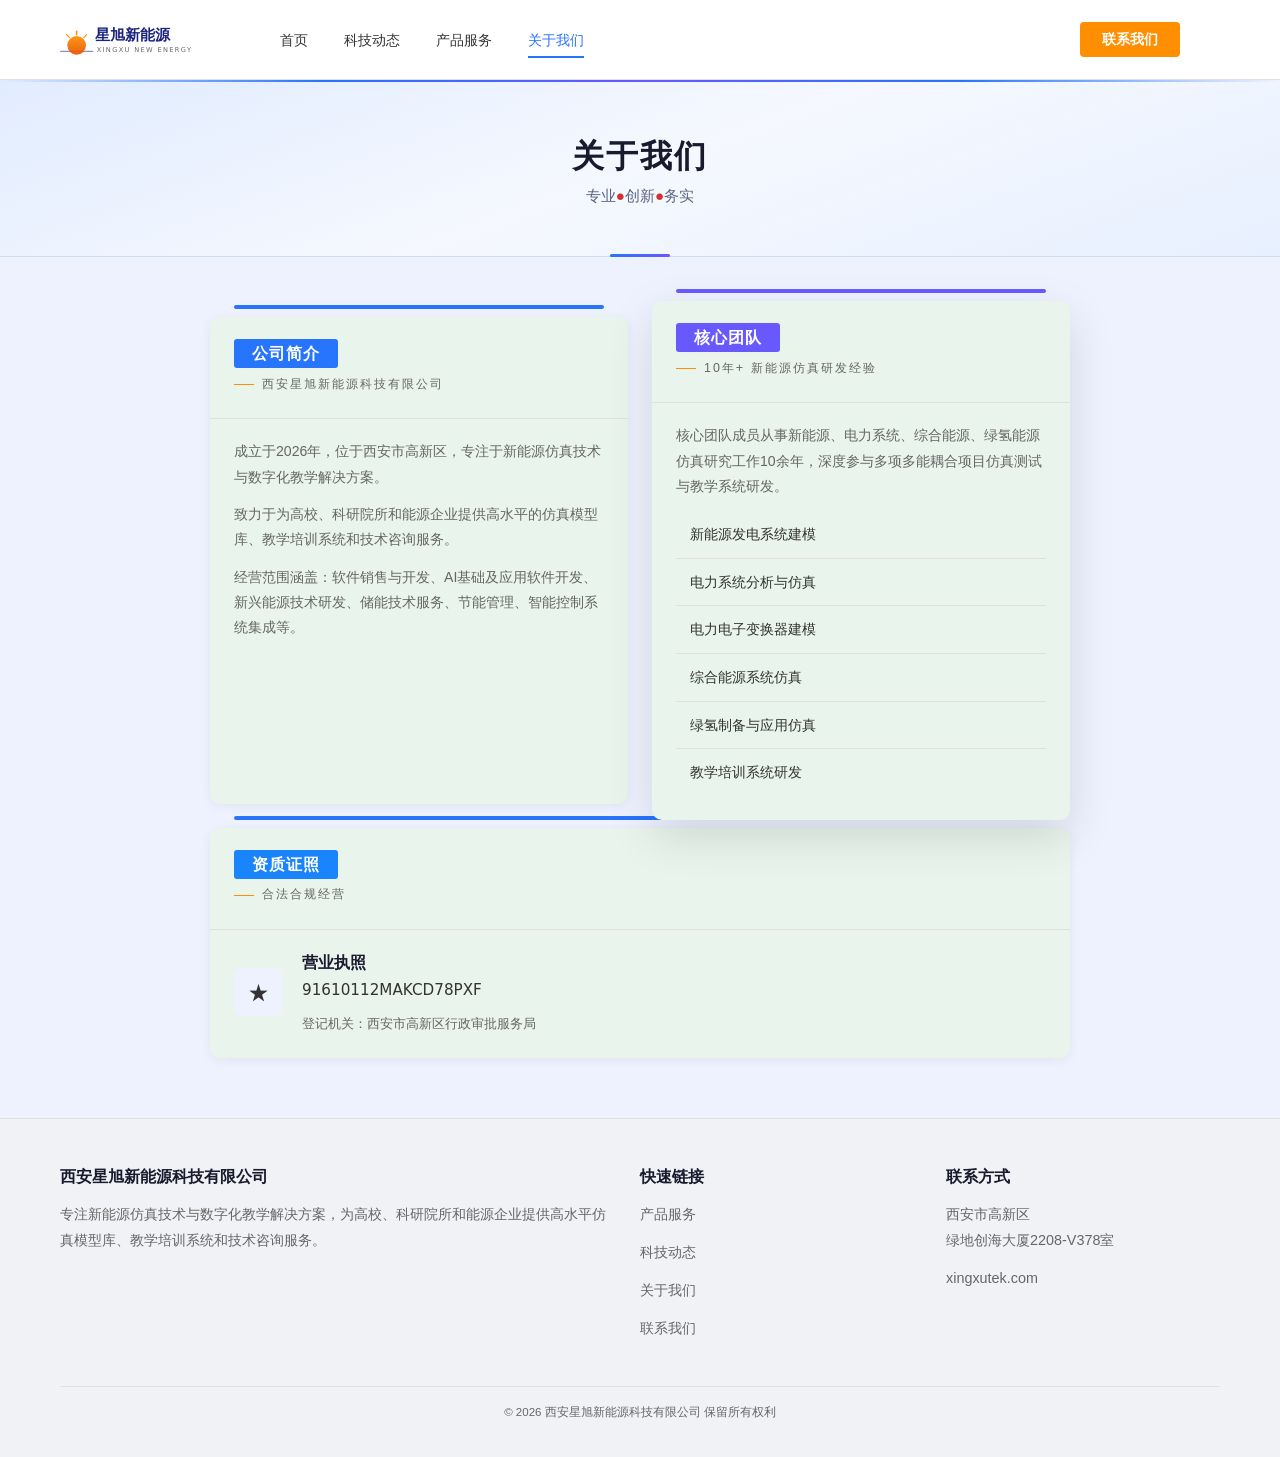
==== about.html @ 0b35474c "feat: 残留未央区替换为高新区" ====
<!DOCTYPE html>
<html lang="zh-CN">
<head>
  <meta charset="UTF-8">
  <meta name="viewport" content="width=device-width, initial-scale=1.0">
  <meta name="description" content="了解星旭新能源 — 公司简介、团队背景与资质证照">
  <title>关于我们 — 星旭新能源</title>
  <link rel="icon" href="favicon.svg" type="image/svg+xml">
  <link rel="stylesheet" href="css/style.css?v=20260528d">
<script>var _hmt=_hmt||[];(function(){var hm=document.createElement("script");hm.src="https://hm.baidu.com/hm.js?4e7e7a96ab11a7a02c850b5ba16cb30c";var s=document.getElementsByTagName("script")[0];s.parentNode.insertBefore(hm,s);})();</script>
</head>
<body>

<nav class="navbar">
  <div class="nav-inner">
    <a href="index.html" class="nav-logo">
      <img src="images/logo.svg" alt="星旭新能源">
    </a>
    <ul class="nav-links" id="navLinks">
      <li><a href="index.html">首页</a></li>
      <li><a href="news.html">科技动态</a></li>
      <li><a href="products.html">产品服务</a></li>
      <li><a href="about.html" class="active">关于我们</a></li>
    </ul>
    <div class="nav-contact">
      <a href="contact.html" class="btn btn-primary">联系我们</a>
    </div>
    <button class="nav-toggle" id="navToggle" aria-label="菜单">&#9776;</button>
  </div>
</nav>

<section class="hero-sub">
  <div class="container">
    <h1>关于我们</h1>
    <p>专业<span style="color:#D32F2F;">●</span>创新<span style="color:#D32F2F;">●</span>务实</p>
  </div>
</section>

<section class="section reveal" style="background: #eef2ff;">
  <div class="container" style="max-width: 900px;">
    <div class="news-grid" style="grid-template-columns: 1fr 1fr;">

      <!-- 公司简介 -->
      <div class="news-col">
        <div class="news-col-header">
          <span class="news-tag t1">公司简介</span>
          <p class="news-subtitle">西安星旭新能源科技有限公司</p>
        </div>
        <div class="product-card-body">
          <p style="font-size: 0.88rem; line-height: 1.8;">成立于2026年，位于西安市高新区，专注于新能源仿真技术与数字化教学解决方案。</p>
          <p style="font-size: 0.88rem; line-height: 1.8;">致力于为高校、科研院所和能源企业提供高水平的仿真模型库、教学培训系统和技术咨询服务。</p>
          <p style="font-size: 0.88rem; line-height: 1.8;">经营范围涵盖：软件销售与开发、AI基础及应用软件开发、新兴能源技术研发、储能技术服务、节能管理、智能控制系统集成等。</p>
        </div>
      </div>

      <!-- 核心团队 -->
      <div class="news-col">
        <div class="news-col-header">
          <span class="news-tag t2">核心团队</span>
          <p class="news-subtitle">10年+ 新能源仿真研发经验</p>
        </div>
        <div class="product-card-body">
          <p style="font-size: 0.88rem; line-height: 1.8;">核心团队成员从事新能源、电力系统、综合能源、绿氢能源仿真研究工作10余年，深度参与多项多能耦合项目仿真测试与教学系统研发。</p>
          <div class="product-list" style="margin-top: 12px;">
            <div class="product-item">新能源发电系统建模</div>
            <div class="product-item">电力系统分析与仿真</div>
            <div class="product-item">电力电子变换器建模</div>
            <div class="product-item">综合能源系统仿真</div>
            <div class="product-item">绿氢制备与应用仿真</div>
            <div class="product-item">教学培训系统研发</div>
          </div>
        </div>
      </div>

    </div>

    <!-- 资质证照 -->
    <div style="margin-top: 24px;">
      <div class="news-col">
        <div class="news-col-header">
          <span class="news-tag t3">资质证照</span>
          <p class="news-subtitle">合法合规经营</p>
        </div>
        <div class="product-card-body">
          <div style="display: grid; grid-template-columns: auto 1fr; gap: 20px; align-items: center;">
            <div style="width: 48px; height: 48px; background: #eef2ff; border-radius: 8px; display: flex; align-items: center; justify-content: center; font-size: 1.3rem;">&#9733;</div>
            <div>
              <p style="font-weight: 700; color: #1a1a2e; margin-bottom: 2px;">营业执照</p>
              <p style="font-family: var(--font-en); font-size: 0.95rem; color: var(--color-text);">91610112MAKCD78PXF</p>
              <p style="font-size: 0.8rem; color: var(--color-text-light); margin: 0;">登记机关：西安市高新区行政审批服务局</p>
            </div>
          </div>
        </div>
      </div>
    </div>
  </div>
</section>

<footer class="footer-new">
  <div class="container">
    <div class="footer-grid">
      <div>
        <h4>西安星旭新能源科技有限公司</h4>
        <p>专注新能源仿真技术与数字化教学解决方案，为高校、科研院所和能源企业提供高水平仿真模型库、教学培训系统和技术咨询服务。</p>
      </div>
      <div>
        <h4>快速链接</h4>
        <p><a href="products.html">产品服务</a></p>
        <p><a href="news.html">科技动态</a></p>
        <p><a href="about.html">关于我们</a></p>
        <p><a href="contact.html">联系我们</a></p>
      </div>
      <div>
        <h4>联系方式</h4>
        <p>西安市高新区<br>绿地创海大厦2208-V378室</p>
        <p style="margin-top:8px;">xingxutek.com</p>
      </div>
    </div>
    <div class="footer-bottom">
      <p>&copy; 2026 西安星旭新能源科技有限公司 保留所有权利</p>
    </div>
  </div>
</footer>

<script src="js/main.js"></script>
</body>
</html>
---- css/style.css ----
/* === CSS 变量 === */
:root {
  --color-primary: #1A237E;
  --color-primary-light: #283593;
  --color-accent: #FF8F00;
  --color-accent-light: #FFB300;
  --color-bg: #F5F7FA;
  --color-white: #FFFFFF;
  --color-text: #333333;
  --color-text-light: #666666;
  --color-border: #E0E0E0;
  --font-zh: "Microsoft YaHei", "PingFang SC", "Hiragino Sans GB", sans-serif;
  --font-en: "Segoe UI", system-ui, -apple-system, sans-serif;
  --max-width: 1200px;
  --nav-height: 80px;
  --shadow-sm: 0 2px 12px rgba(0,0,0,0.06);
  --shadow-md: 0 8px 28px rgba(0,0,0,0.1);
  --shadow-lg: 0 16px 48px rgba(0,0,0,0.12);
  --radius-sm: 6px;
  --radius-md: 10px;
  --radius-lg: 16px;
  --glass-bg: rgba(0,0,0,0.35);
  --glass-border: rgba(255,255,255,0.12);
  --glass-blur: 20px;
  --transition-fast: 0.2s ease;
  --transition-smooth: 0.3s cubic-bezier(0.4, 0, 0.2, 1);
}

/* === 全局重置 === */
*, *::before, *::after {
  box-sizing: border-box;
  margin: 0;
  padding: 0;
}

html { scroll-behavior: smooth; }

body {
  font-family: var(--font-zh);
  color: var(--color-text);
  background: #f5f8fe;
  line-height: 1.6;
  -webkit-font-smoothing: antialiased;
}

a { color: #2774fd; text-decoration: none; }
a:hover { color: #6859fe; }

img { max-width: 100%; height: auto; display: block; }

/* === 滚动揭示动画 === */
.reveal {
  opacity: 0;
  transform: translateY(30px);
  transition: opacity 0.6s ease, transform 0.6s ease;
}
.reveal.visible {
  opacity: 1;
  transform: translateY(0);
}

/* === 玻璃拟态卡片 === */
.glass-card {
  background: var(--glass-bg);
  backdrop-filter: blur(var(--glass-blur));
  -webkit-backdrop-filter: blur(var(--glass-blur));
  border: 1px solid var(--glass-border);
  border-radius: var(--radius-lg);
}

/* === 导航透明模式 === */
.navbar.transparent {
  background: linear-gradient(to bottom, rgba(0,0,0,0.5), transparent);
  border-bottom-color: transparent;
}
.navbar.transparent .nav-links a { color: #fff; }
.navbar.transparent .nav-links a:hover,
.navbar.transparent .nav-links a.active { color: #fff; border-bottom-color: var(--color-accent); }
.navbar.transparent .nav-logo span { color: #fff; }
.navbar.transparent .nav-toggle { color: #fff; }
.navbar.solid {
  background: #fff;
  border-bottom-color: var(--color-border);
  box-shadow: var(--shadow-sm);
}

/* === 数字增长 === */
.stat-number { font-size: 2.2rem; font-weight: 800; color: var(--color-accent); }

/* === 场景卡片 === */
.scene-cards { display: grid; grid-template-columns: repeat(3, 1fr); gap: 24px; }
.scene-card {
  background: var(--color-white);
  border-radius: var(--radius-md);
  padding: 32px 24px;
  text-align: center;
  transition: transform var(--transition-smooth), box-shadow var(--transition-smooth);
  position: relative;
  overflow: hidden;
}
.scene-card::before {
  content: '';
  position: absolute;
  top: 0; left: 0; right: 0;
  height: 4px;
}
.scene-card.s1::before { background: var(--color-primary); }
.scene-card.s2::before { background: var(--color-accent); }
.scene-card.s3::before { background: var(--color-primary-light); }
.scene-card:hover { transform: translateY(-6px); box-shadow: var(--shadow-md); }
.scene-icon { font-size: 2.2rem; margin-bottom: 12px; }

/* === 数据亮点区 === */
.stats-section {
  background: linear-gradient(135deg, #1a1a2e 0%, #1A237E 50%, #0d1b2a 100%);
  padding: 48px 0;
}
.stats-grid { display: grid; grid-template-columns: repeat(4, 1fr); gap: 24px; text-align: center; }
.stat-item {}
.stat-label { color: rgba(255,255,255,0.65); font-size: 0.85rem; margin-top: 4px; }

/* === Hero 玻璃卡片 === */
.hero-glass {
  position: relative;
  z-index: 2;
  text-align: center;
  padding: 48px 56px;
}
.hero-glass h1 { color: #fff; font-size: 2.6rem; font-weight: 800; margin-bottom: 12px; }
.hero-glass p { color: rgba(255,255,255,0.75); font-size: 1.1rem; max-width: 560px; margin: 0 auto 28px; }
.hero-actions { display: flex; gap: 14px; justify-content: center; }

/* === 标语轮播 === */
.tagline-dots { display: flex; gap: 20px; justify-content: center; margin-top: 18px; }
.tagline-dot {
  color: rgba(255,255,255,0.4);
  font-size: 0.78rem;
  cursor: pointer;
  transition: color 0.3s;
  display: flex;
  flex-direction: column;
  align-items: center;
  gap: 6px;
}
.tagline-dot::before {
  content: '';
  display: block;
  width: 40px;
  height: 2px;
  background: rgba(255,255,255,0.2);
  transition: background 0.3s, width 0.3s;
}
.tagline-dot.active { color: #fff; }
.tagline-dot.active::before { background: var(--color-accent); width: 60px; }

/* === 页脚 === */
.footer-new {
  background: #f0f2f5;
  color: var(--color-text-light);
  padding: 48px 0 24px;
  font-size: 0.9rem;
  border-top: 1px solid var(--color-border);
}
.footer-grid { display: grid; grid-template-columns: 2fr 1fr 1fr; gap: 32px; }
.footer-grid h4 { color: #1a1a2e; font-size: 1rem; margin-bottom: 14px; }
.footer-grid p { font-size: 0.9rem; line-height: 1.8; color: var(--color-text-light); }
.footer-grid a { color: var(--color-text-light); transition: color 0.2s; }
.footer-grid a:hover { color: #2774fd; }
.footer-bottom {
  border-top: 1px solid var(--color-border);
  margin-top: 32px;
  padding-top: 16px;
  text-align: center;
  font-size: 0.72rem;
  color: #aaa;
}

.container {
  max-width: var(--max-width);
  margin: 0 auto;
  padding: 0 20px;
}

/* === 排版 === */
h1, h2, h3, h4 { color: #1a1a2e; line-height: 1.3; }
h1 { font-size: 2rem; }
h2 { font-size: 1.6rem; margin-bottom: 16px; }
h3 { font-size: 1.2rem; margin-bottom: 8px; }
p { margin-bottom: 12px; color: var(--color-text-light); }

.section {
  padding: 60px 0;
}
.section-soft {
  padding: 60px 0;
  background: linear-gradient(180deg, #e7f0ff 0%, #f5f8fe 100%);
}
.section-dark {
  padding: 60px 0;
  background: #0d1b2a;
  color: rgba(255,255,255,0.8);
}
.section-dark h2 { color: #fff; }
.section-dark p { color: rgba(255,255,255,0.6); }

.section-title {
  text-align: center;
  margin-bottom: 40px;
}
.section-title h2 { margin-bottom: 8px; }
.section-title p { font-size: 1.05rem; }

/* === 导航栏 === */
.navbar {
  background: #fff;
  border-bottom: 1px solid var(--color-border);
  position: sticky;
  top: 0;
  z-index: 100;
  height: var(--nav-height);
}

.nav-inner {
  max-width: var(--max-width);
  margin: 0 auto;
  padding: 0 60px 0 0;
  display: flex;
  align-items: center;
  height: 100%;
}

.nav-logo {
  display: flex;
  align-items: center;
  gap: 8px;
  text-decoration: none;
  margin-right: 40px;
  flex-shrink: 0;
}

.nav-logo img { height: 48px; }

.nav-logo span {
  font-size: 1.1rem;
  font-weight: 800;
  color: var(--color-primary);
  white-space: nowrap;
}

.nav-links {
  display: flex;
  list-style: none;
  gap: 36px;
}

.nav-links a {
  color: var(--color-text);
  font-size: 0.9rem;
  padding: 8px 0;
  border-bottom: 2px solid transparent;
  transition: all 0.2s;
}

.nav-links a:hover,
.nav-links a.active {
  color: #2774fd;
  border-bottom-color: #2774fd;
}

.nav-contact {
  margin-left: auto;
  flex-shrink: 0;
}

.nav-contact .btn {
  padding: 7px 22px;
  font-size: 0.85rem;
}

/* 移动端汉堡菜单 */
.nav-toggle {
  display: none;
  background: none;
  border: none;
  font-size: 1.5rem;
  cursor: pointer;
  color: var(--color-primary);
}

@media (max-width: 900px) {
  .nav-inner { padding: 0 20px; }
  .nav-links { gap: 20px; }
  .nav-logo { margin-right: 20px; }
}

/* === 页脚 === */
.footer {
  background: #fff;
  color: #999;
  padding: 20px 0;
  text-align: center;
  font-size: 0.8rem;
  border-top: 1px solid var(--color-border);
}

.footer a { color: #999; }

/* === 按钮 === */
.btn {
  display: inline-block;
  padding: 12px 28px;
  border-radius: 4px;
  font-size: 1rem;
  font-weight: bold;
  border: none;
  cursor: pointer;
  transition: all 0.2s;
}

.btn-primary {
  background: var(--color-accent);
  color: var(--color-white);
}
.btn-primary:hover { background: #E67E00; }

.btn-outline {
  background: transparent;
  color: var(--color-white);
  border: 2px solid var(--color-white);
}
.btn-outline:hover { background: rgba(255,255,255,0.1); }

/* === 卡片 === */
.cards {
  display: grid;
  grid-template-columns: repeat(3, 1fr);
  gap: 24px;
}

.card {
  background: var(--color-white);
  border-radius: 8px;
  padding: 32px 24px;
  text-align: center;
  box-shadow: 0 2px 12px rgba(0,0,0,0.06);
  transition: transform 0.2s, box-shadow 0.2s;
}

.card:hover {
  transform: translateY(-4px);
  box-shadow: 0 8px 24px rgba(0,0,0,0.1);
}

.card-icon {
  font-size: 2.5rem;
  margin-bottom: 16px;
}

.card h3 { margin-bottom: 12px; }

/* === 表单 === */
.form-group { margin-bottom: 20px; }

.form-group label {
  display: block;
  margin-bottom: 6px;
  font-weight: 600;
  font-size: 0.9rem;
  color: var(--color-text);
}

.form-group input,
.form-group textarea {
  width: 100%;
  padding: 12px 16px;
  border: 1px solid var(--color-border);
  border-radius: var(--radius-sm);
  font-size: 0.95rem;
  font-family: var(--font-zh);
  background: var(--color-bg);
  transition: border-color var(--transition-fast), box-shadow var(--transition-fast), background var(--transition-fast);
}

.form-group input:focus,
.form-group textarea:focus {
  outline: none;
  border-color: var(--color-accent);
  background: #fff;
  box-shadow: 0 0 0 3px rgba(255,143,0,0.12);
}

.form-group textarea { resize: vertical; min-height: 120px; }

.form-error { color: #D32F2F; font-size: 0.85rem; margin-top: 4px; display: none; }

/* === 留言成功 === */
.form-success {
  text-align: center;
  padding: 40px 20px;
  color: #2E7D32;
}
.form-success .check-icon {
  display: inline-block;
  width: 56px;
  height: 56px;
  line-height: 56px;
  border-radius: 50%;
  background: #E8F5E9;
  color: #2E7D32;
  font-size: 1.5rem;
  margin-bottom: 16px;
}

/* === Hero 区 === */
.hero {
  height: calc(100vh - var(--nav-height) - 60px);
  min-height: 400px;
  display: flex;
  align-items: center;
  padding: 0 80px;
  overflow: hidden;
  position: relative;
}

.hero-video {
  position: absolute;
  inset: 0;
  z-index: 0;
  width: 100%;
  height: 100%;
  object-fit: cover;
}

.hero::after {
  content: '';
  position: absolute;
  inset: 0;
  z-index: 1;
  background: linear-gradient(to top, rgba(26,35,126,0.6) 0%, transparent 50%);
  pointer-events: none;
}

/* === 子页面 Hero === */
.hero-sub {
  background: linear-gradient(160deg, #e1ecff 0%, #f5f8fe 50%, #e7f0ff 100%);
  text-align: center;
  padding: 56px 0 48px;
  position: relative;
  border-bottom: 1px solid #d0dcf0;
}
.hero-sub::before {
  content: '';
  position: absolute;
  top: 0;
  left: 0;
  right: 0;
  height: 2px;
  background: linear-gradient(90deg, transparent, #2774fd, #6859fe, #2774fd, transparent);
}
.hero-sub::after {
  content: '';
  position: absolute;
  bottom: -1px;
  left: 50%;
  transform: translateX(-50%);
  width: 60px;
  height: 3px;
  background: linear-gradient(90deg, #2774fd, #6859fe);
  border-radius: 2px;
}
.hero-sub h1 {
  color: #1a1a2e;
  font-size: 2rem;
  font-weight: 800;
  letter-spacing: 2px;
}
.hero-sub p {
  color: #5a6580;
  font-size: 0.95rem;
  max-width: 600px;
  margin: 6px auto 0;
}

/* === 白底卡片 === */
.card-white {
  background: var(--color-white);
  border-radius: var(--radius-md);
  padding: 40px;
  margin-bottom: 32px;
  box-shadow: var(--shadow-sm);
  border-left: 4px solid var(--color-border);
  transition: border-color var(--transition-smooth), box-shadow var(--transition-smooth), transform var(--transition-smooth);
}
.card-white:hover {
  border-left-color: #2774fd;
  box-shadow: var(--shadow-md);
  transform: translateY(-2px);
}
.card-white h2 { margin-bottom: 20px; }

/* === 领域标签 === */
.tags {
  display: flex;
  flex-wrap: wrap;
  gap: 12px;
  justify-content: center;
}
.tag-item {
  background: #e1ecff;
  padding: 8px 20px;
  border-radius: 20px;
  font-size: 0.95rem;
  transition: background var(--transition-fast), color var(--transition-fast);
}
.tag-item:hover {
  background: #2774fd;
  color: #fff;
}

/* === 双列网格（产品项/团队能力） === */
.grid-2 {
  display: grid;
  grid-template-columns: 1fr 1fr;
  gap: 12px;
  margin: 20px 0;
}
.grid-item {
  padding: 12px 16px;
  background: #e7f0ff;
  border-radius: var(--radius-sm);
  font-size: 0.95rem;
  position: relative;
  padding-left: 28px;
}
.grid-item::before {
  content: '';
  position: absolute;
  left: 12px;
  top: 50%;
  transform: translateY(-50%);
  width: 6px;
  height: 6px;
  background: #2774fd;
  border-radius: 1px;
}
.grid-item-accent {
  padding: 14px 18px;
  background: #e7f0ff;
  border-radius: var(--radius-sm);
  border-left: 3px solid #2774fd;
  font-weight: 600;
  color: #1a1a2e;
}

/* === 联系页 === */
.info-card {
  background: var(--color-white);
  border-radius: var(--radius-md);
  padding: 36px;
  box-shadow: var(--shadow-sm);
  border-top: 3px solid var(--color-primary);
}
.info-card:last-child { border-top-color: var(--color-accent); }
.info-card h3 {
  margin-bottom: 20px;
  font-size: 1.15rem;
  color: var(--color-primary);
}
.info-item { margin-bottom: 16px; }
.info-item strong { display: block; margin-bottom: 4px; color: var(--color-text); }

.contact-grid {
  display: grid;
  grid-template-columns: 1fr 1fr;
  gap: 32px;
  max-width: 900px;
  margin: 0 auto;
}

/* === 产品服务 === */
.product-section { max-width: 900px; }
.product-section .card-white h2 { color: var(--color-primary); font-size: 1.4rem; margin-bottom: 16px; }

/* === 科技动态 — 暗底+非对称网格+金色标签 === */
.news-section {
  background: linear-gradient(180deg, #eef2ff 0%, #e1ecff 100%);
  padding: 60px 0;
}

.news-grid {
  display: grid;
  grid-template-columns: repeat(3, 1fr);
  gap: 24px;
}

.news-col {
  background: #e8f4ec;
  border-radius: var(--radius-md);
  overflow: visible;
  box-shadow: var(--shadow-sm);
  transition: transform var(--transition-smooth), box-shadow var(--transition-smooth);
  position: relative;
}
.news-col::before {
  content: '';
  position: absolute;
  top: -12px;
  left: 24px;
  right: 24px;
  height: 4px;
  border-radius: 2px;
}
.news-col:nth-child(1)::before { background: #2774fd; }
.news-col:nth-child(2)::before { background: #6859fe; }
.news-col:nth-child(3)::before { background: #3d8bfd; }

.news-col:nth-child(2) {
  box-shadow: var(--shadow-lg);
  z-index: 2;
  margin-top: -16px;
  margin-bottom: -16px;
}

.news-col:hover {
  transform: translateY(-4px);
  box-shadow: var(--shadow-lg);
}

.news-subtitle {
  font-size: 0.78rem;
  color: var(--color-text-light);
  margin-top: 8px;
  font-weight: 300;
  letter-spacing: 2px;
  display: flex;
  align-items: center;
  gap: 8px;
}
.news-subtitle::before {
  content: '';
  display: inline-block;
  width: 20px;
  height: 1px;
  background: var(--color-accent);
  flex-shrink: 0;
}

.news-col-header {
  padding: 24px 24px 12px;
  border-bottom: 1px solid var(--color-border);
}

.news-tag {
  font-size: 1rem;
  font-weight: 700;
  padding: 6px 18px;
  border-radius: 3px;
  color: #fff;
  text-transform: uppercase;
  letter-spacing: 1px;
}
.news-tag.t1 { background: #2774fd; }
.news-tag.t2 { background: #6859fe; }
.news-tag.t3 { background: #1a84fd; }

.news-dot { display: none; }

.news-list {
  list-style: none;
  padding: 8px 24px 24px;
}

.news-list li {
  padding: 16px 0;
}

.news-list li + li {
  border-top: 1px solid var(--color-border);
}

.news-date {
  font-size: 0.78rem;
  color: var(--color-accent);
  font-weight: 600;
  margin-bottom: 4px;
  letter-spacing: 0.5px;
}

.news-item-title {
  font-weight: 600;
  font-size: 0.95rem;
  line-height: 1.5;
  margin-bottom: 4px;
  color: var(--color-text);
}

.news-item-title a {
  color: var(--color-text);
  transition: color var(--transition-fast);
}
.news-item-title a:hover {
  color: var(--color-primary);
}

.news-item-desc {
  color: var(--color-text-light);
  font-size: 0.85rem;
  line-height: 1.6;
}

.news-more {
  padding: 0 24px 20px;
  text-align: center;
}
.news-more a {
  font-size: 0.82rem;
  color: #2774fd;
  font-weight: 600;
  transition: color var(--transition-fast);
}
.news-more a:hover { color: #6859fe; }

/* 新闻列表页 */
.news-list-page {
  background: #fff;
  border-radius: var(--radius-md);
  padding: 32px;
  box-shadow: var(--shadow-sm);
}
.news-list-item {
  padding: 20px 0;
}
.news-list-item + .news-list-item {
  border-top: 1px solid var(--color-border);
}
.news-list-item .news-date { margin-bottom: 6px; }
.news-list-item .news-item-title { font-size: 1.05rem; margin-bottom: 6px; }
.news-list-item .news-item-desc { font-size: 0.88rem; }

/* 产品卡片内容 */
.product-card-body {
  padding: 20px 24px 24px;
}
.product-list {
  display: flex;
  flex-direction: column;
  gap: 0;
}
.product-item {
  padding: 12px 14px;
  font-size: 0.88rem;
  color: var(--color-text);
  border-bottom: 1px solid var(--color-border);
  transition: background var(--transition-fast);
}
.product-item:last-child { border-bottom: none; }
.product-item:hover { background: #f2faf6; }
.product-item strong { color: #1a1a2e; font-size: 0.9rem; }
.product-item small { color: var(--color-text-light); font-size: 0.78rem; }

.news-empty {
  text-align: center;
  color: #aaa;
  padding: 40px 0;
  font-size: 0.85rem;
}

@media (max-width: 768px) {
  .news-grid { grid-template-columns: 1fr; }
  .news-col:nth-child(2) { margin-top: 0; margin-bottom: 0; }
}

/* === 工具类 === */
.text-center { text-align: center; }
.mt-20 { margin-top: 20px; }
.mt-40 { margin-top: 40px; }

/* === 响应式 === */
@media (max-width: 768px) {
  .cards { grid-template-columns: 1fr; }
  .scene-cards { grid-template-columns: 1fr; }
  .stats-grid { grid-template-columns: repeat(2, 1fr); }
  .news-grid { grid-template-columns: 1fr; }
  .grid-2 { grid-template-columns: 1fr; }
  .contact-grid { grid-template-columns: 1fr; }
  .footer-grid { grid-template-columns: 1fr 1fr; gap: 20px; }
  .hero { padding: 0 20px; height: 360px; }
  .hero-glass { padding: 28px 20px; }
  .hero-glass h1 { font-size: 1.8rem; }
  .hero-glass .glass-card { padding: 28px 20px !important; }
  .nav-inner { padding: 0 20px; }
  .stat-number { font-size: 1.6rem; }
  .nav-links {
    display: none;
    position: absolute;
    top: var(--nav-height);
    left: 0;
    right: 0;
    background: var(--color-white);
    flex-direction: column;
    gap: 0;
    box-shadow: 0 4px 12px rgba(0,0,0,0.15);
  }
  .nav-links.open { display: flex; }
  .nav-links a {
    padding: 14px 20px;
    border-bottom: 1px solid var(--color-border);
  }
  .nav-toggle { display: block; }
  .nav-contact { display: none; }
}
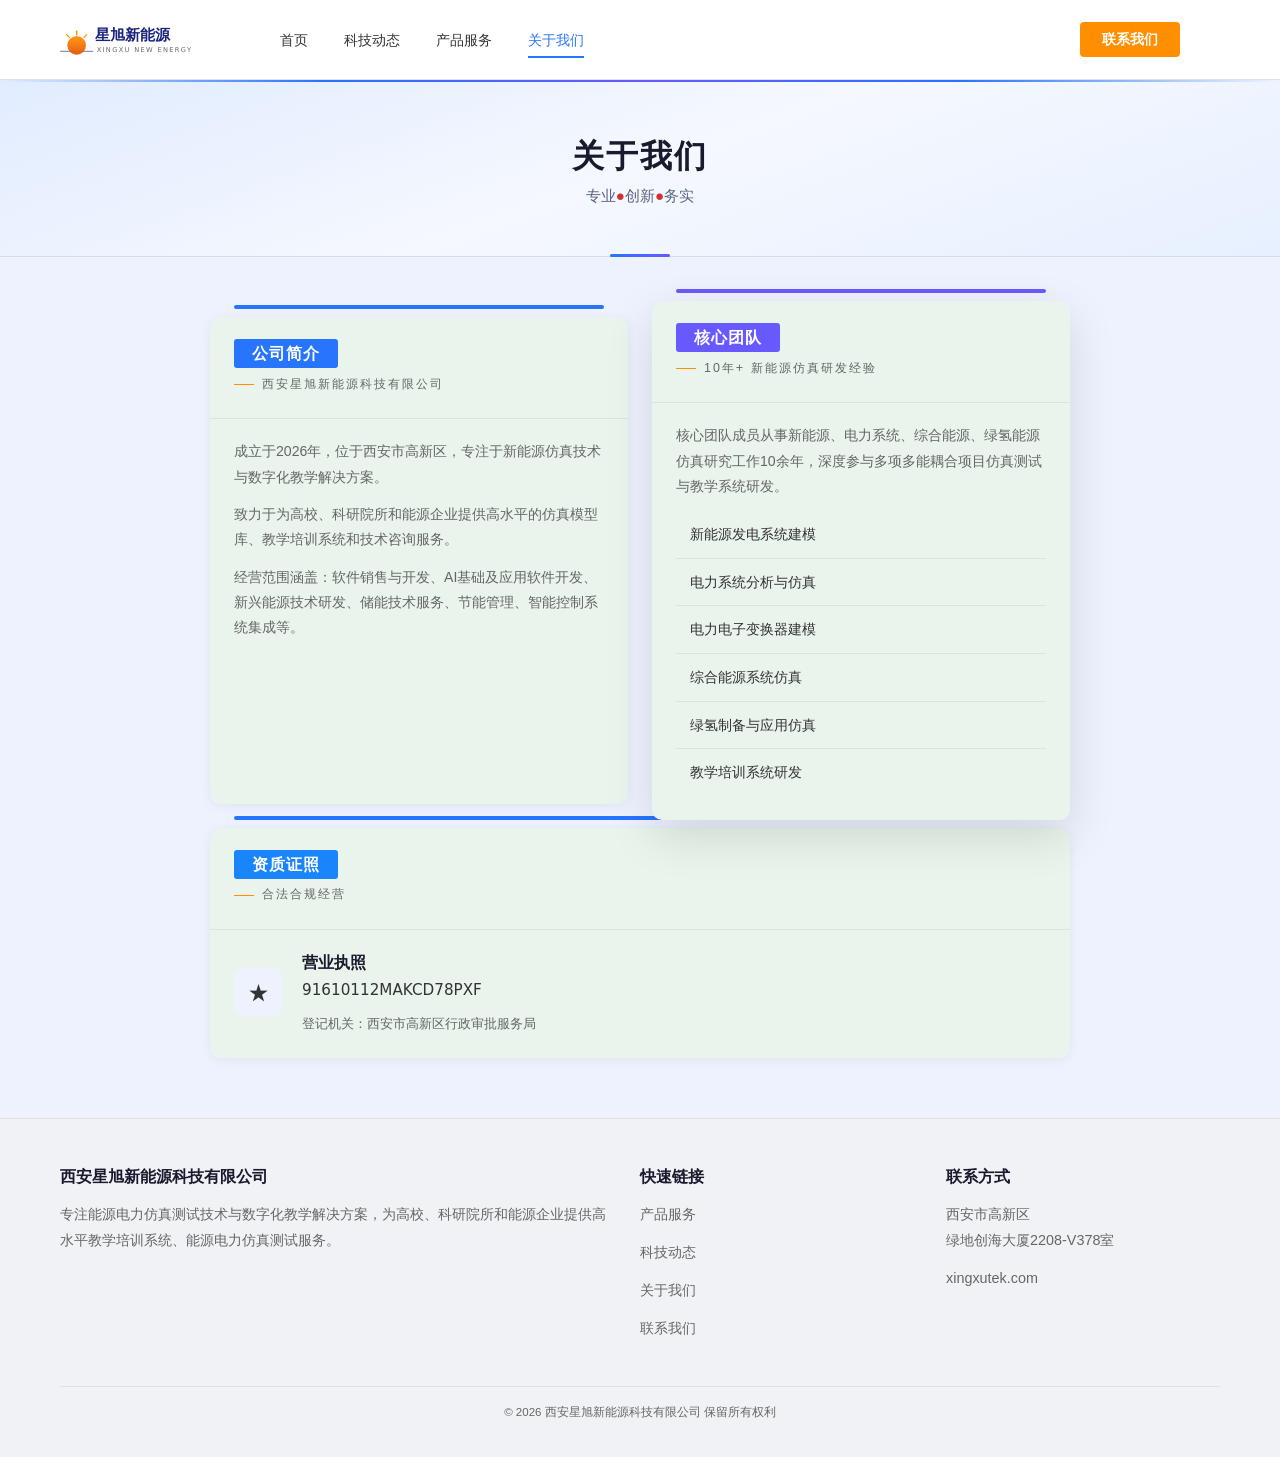
==== commit 6cf334e0: "feat: 更新全站底部公司描述文案" ====
--- a/about.html
+++ b/about.html
@@ -101,7 +101,7 @@
     <div class="footer-grid">
       <div>
         <h4>西安星旭新能源科技有限公司</h4>
-        <p>专注新能源仿真技术与数字化教学解决方案，为高校、科研院所和能源企业提供高水平仿真模型库、教学培训系统和技术咨询服务。</p>
+        <p>专注能源电力仿真测试技术与数字化教学解决方案，为高校、科研院所和能源企业提供高水平教学培训系统、能源电力仿真测试服务。</p>
       </div>
       <div>
         <h4>快速链接</h4>
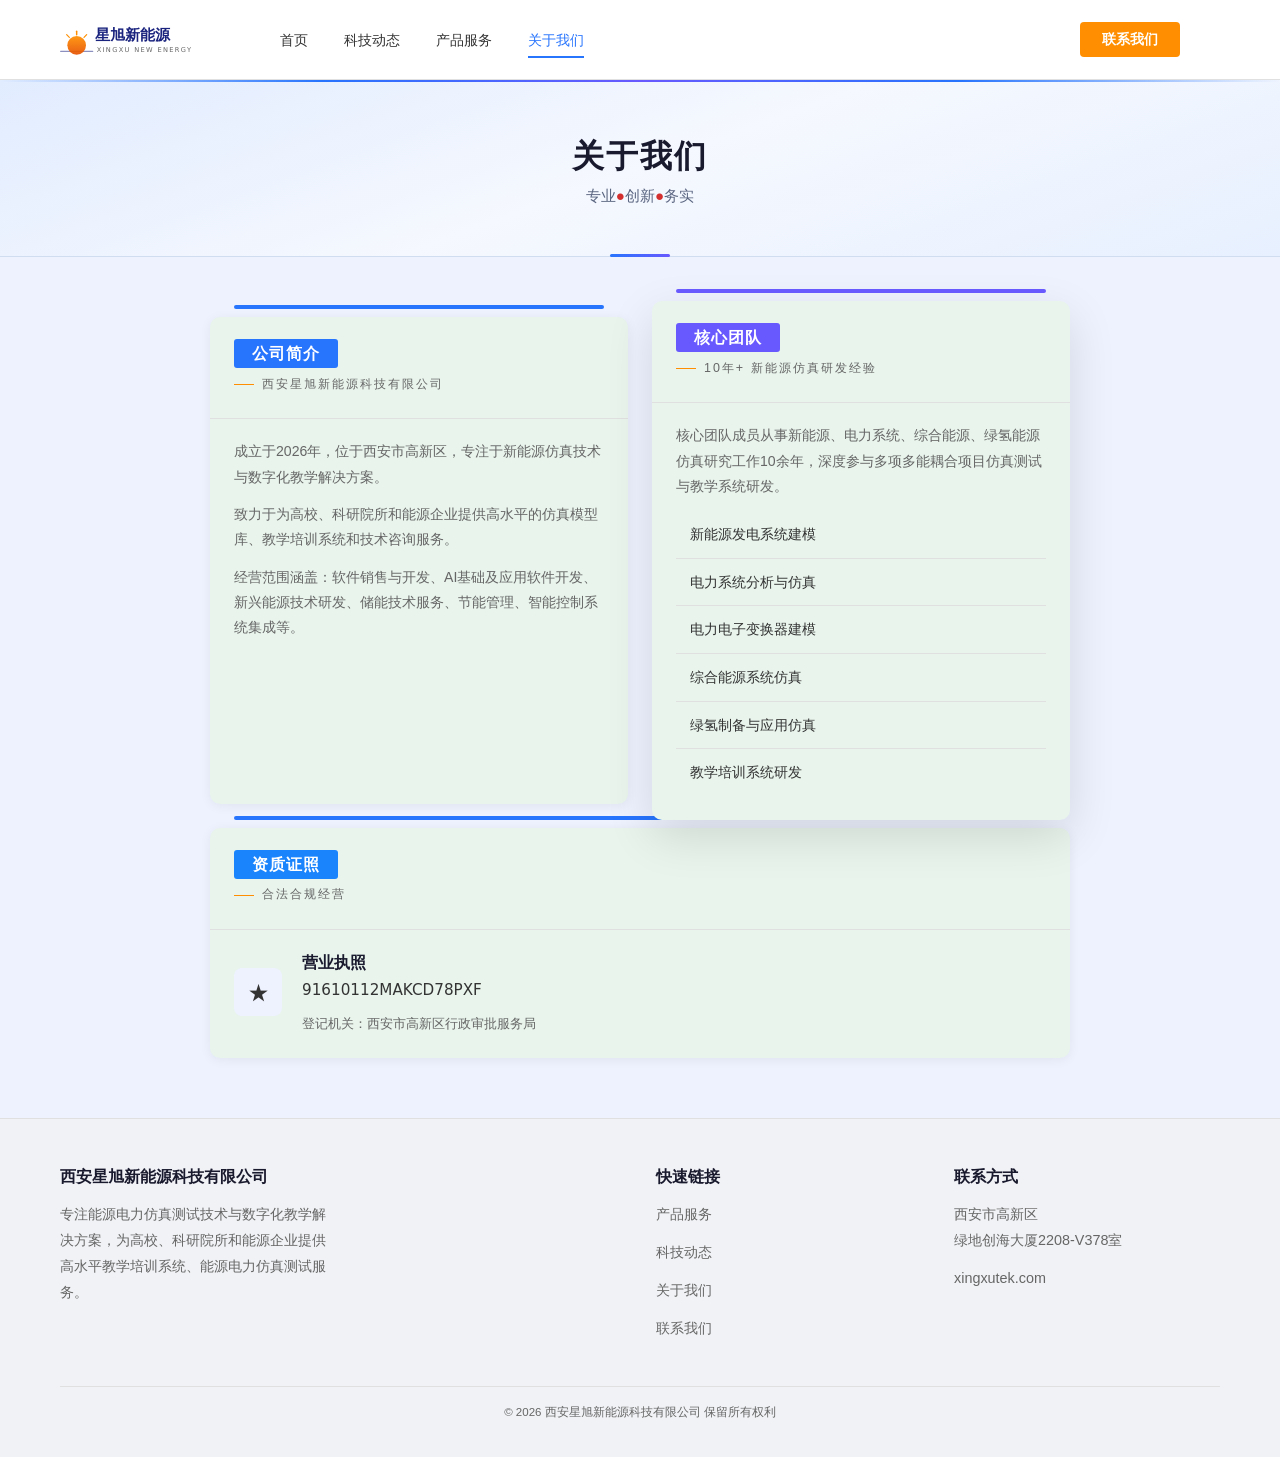
==== commit 3dbbe390: "feat: 底部改为4栏，第二栏留空" ====
--- a/about.html
+++ b/about.html
@@ -103,6 +103,7 @@
         <h4>西安星旭新能源科技有限公司</h4>
         <p>专注能源电力仿真测试技术与数字化教学解决方案，为高校、科研院所和能源企业提供高水平教学培训系统、能源电力仿真测试服务。</p>
       </div>
+      <div></div>
       <div>
         <h4>快速链接</h4>
         <p><a href="products.html">产品服务</a></p>
--- a/css/style.css
+++ b/css/style.css
@@ -161,7 +161,7 @@
   font-size: 0.9rem;
   border-top: 1px solid var(--color-border);
 }
-.footer-grid { display: grid; grid-template-columns: 2fr 1fr 1fr; gap: 32px; }
+.footer-grid { display: grid; grid-template-columns: 1fr 1fr 1fr 1fr; gap: 32px; }
 .footer-grid h4 { color: #1a1a2e; font-size: 1rem; margin-bottom: 14px; }
 .footer-grid p { font-size: 0.9rem; line-height: 1.8; color: var(--color-text-light); }
 .footer-grid a { color: var(--color-text-light); transition: color 0.2s; }
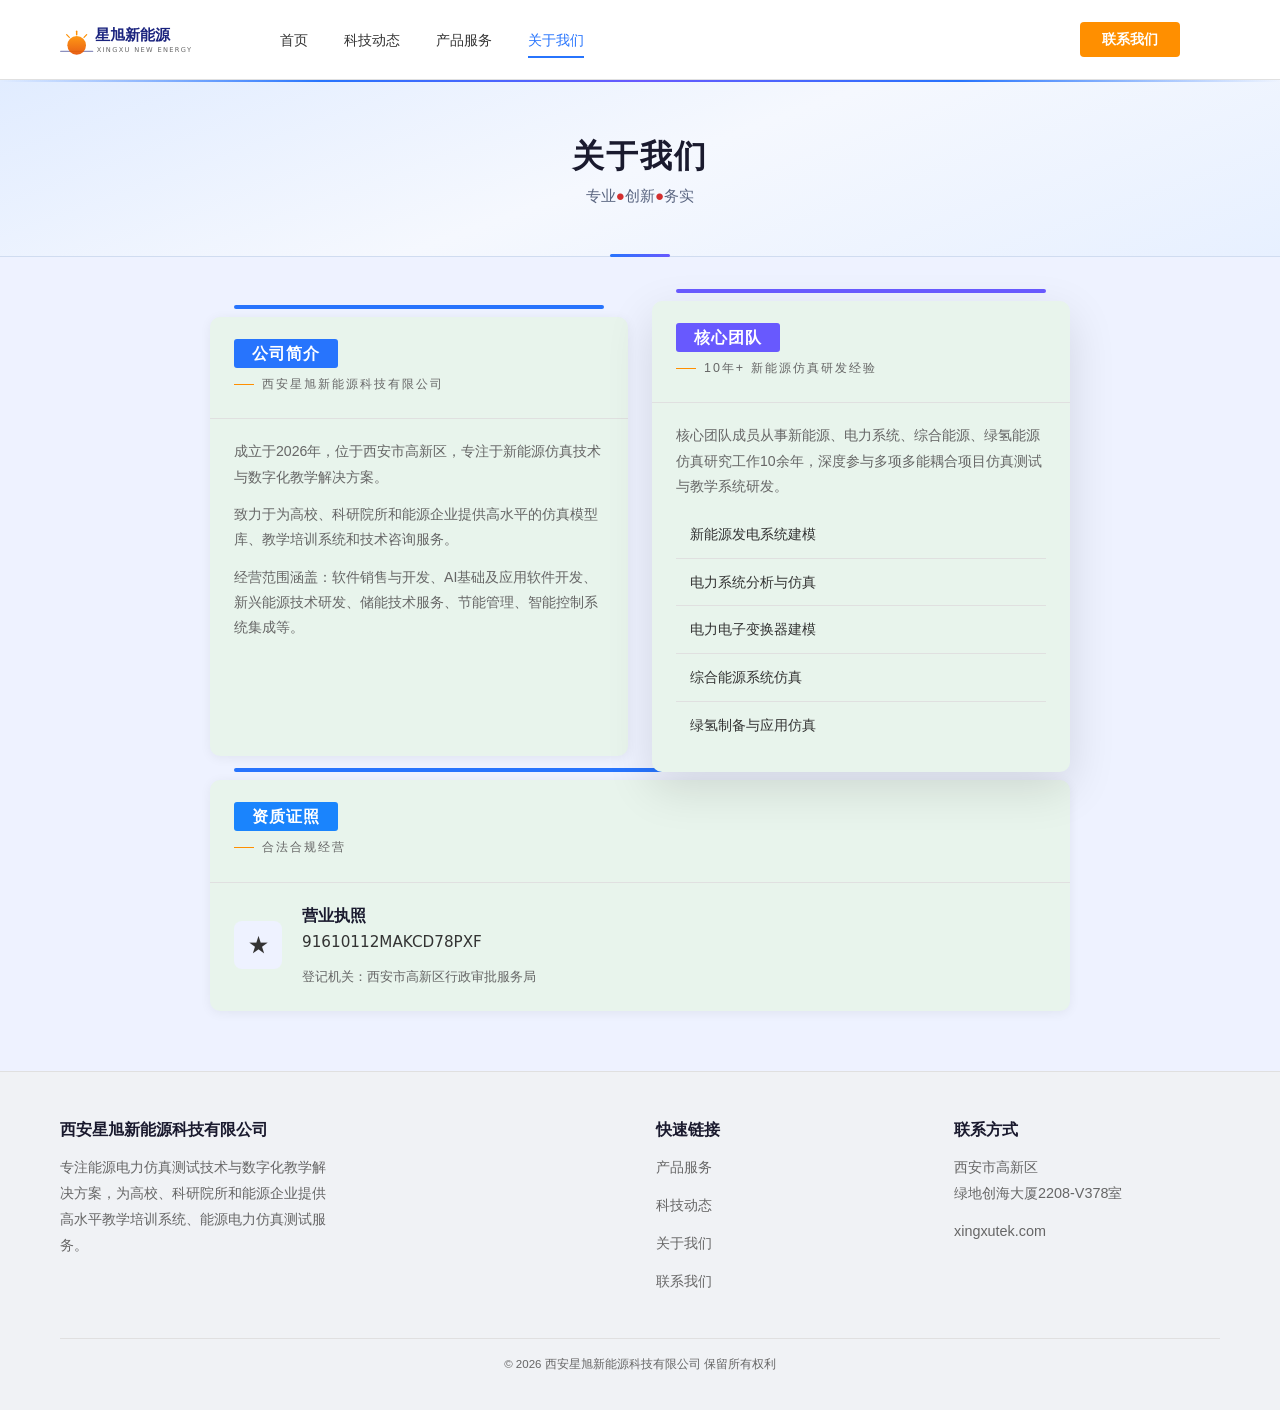
==== commit e55cc2f2: "feat: 核心团队去掉教学培训系统研发" ====
--- a/about.html
+++ b/about.html
@@ -67,7 +67,6 @@
             <div class="product-item">电力电子变换器建模</div>
             <div class="product-item">综合能源系统仿真</div>
             <div class="product-item">绿氢制备与应用仿真</div>
-            <div class="product-item">教学培训系统研发</div>
           </div>
         </div>
       </div>
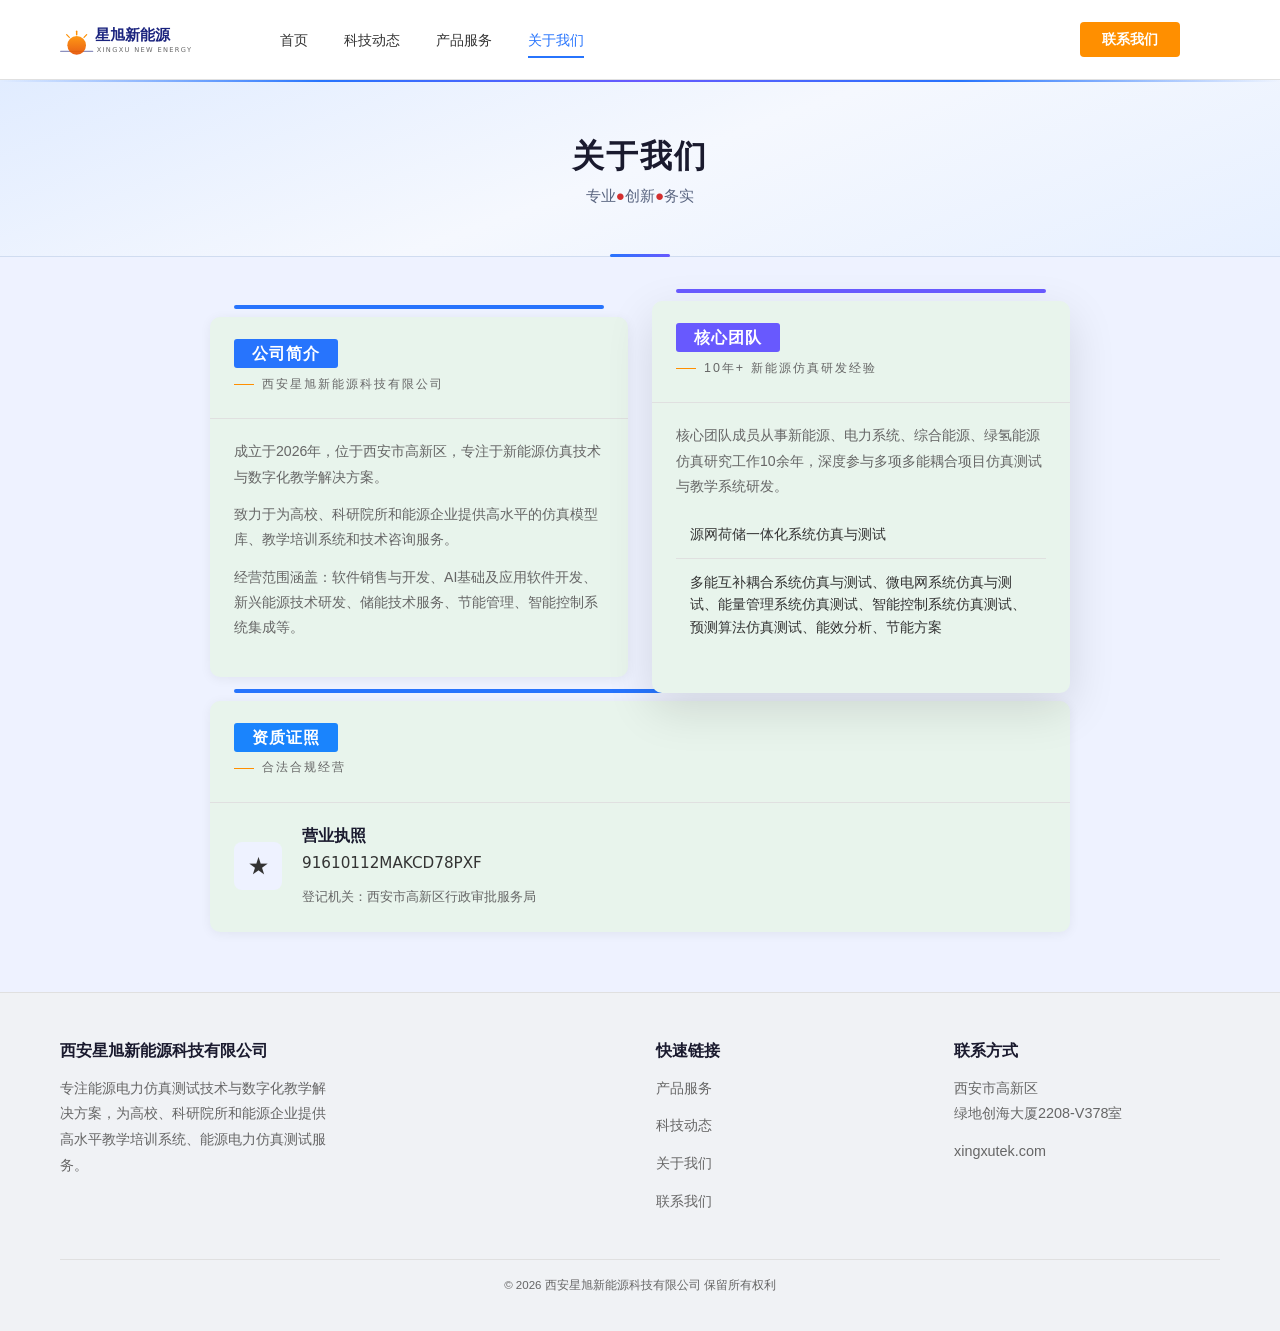
==== commit 0997f0ee: "feat: 更新核心团队技术方向内容" ====
--- a/about.html
+++ b/about.html
@@ -62,11 +62,8 @@
         <div class="product-card-body">
           <p style="font-size: 0.88rem; line-height: 1.8;">核心团队成员从事新能源、电力系统、综合能源、绿氢能源仿真研究工作10余年，深度参与多项多能耦合项目仿真测试与教学系统研发。</p>
           <div class="product-list" style="margin-top: 12px;">
-            <div class="product-item">新能源发电系统建模</div>
-            <div class="product-item">电力系统分析与仿真</div>
-            <div class="product-item">电力电子变换器建模</div>
-            <div class="product-item">综合能源系统仿真</div>
-            <div class="product-item">绿氢制备与应用仿真</div>
+            <div class="product-item">源网荷储一体化系统仿真与测试</div>
+            <div class="product-item">多能互补耦合系统仿真与测试、微电网系统仿真与测试、能量管理系统仿真测试、智能控制系统仿真测试、预测算法仿真测试、能效分析、节能方案</div>
           </div>
         </div>
       </div>
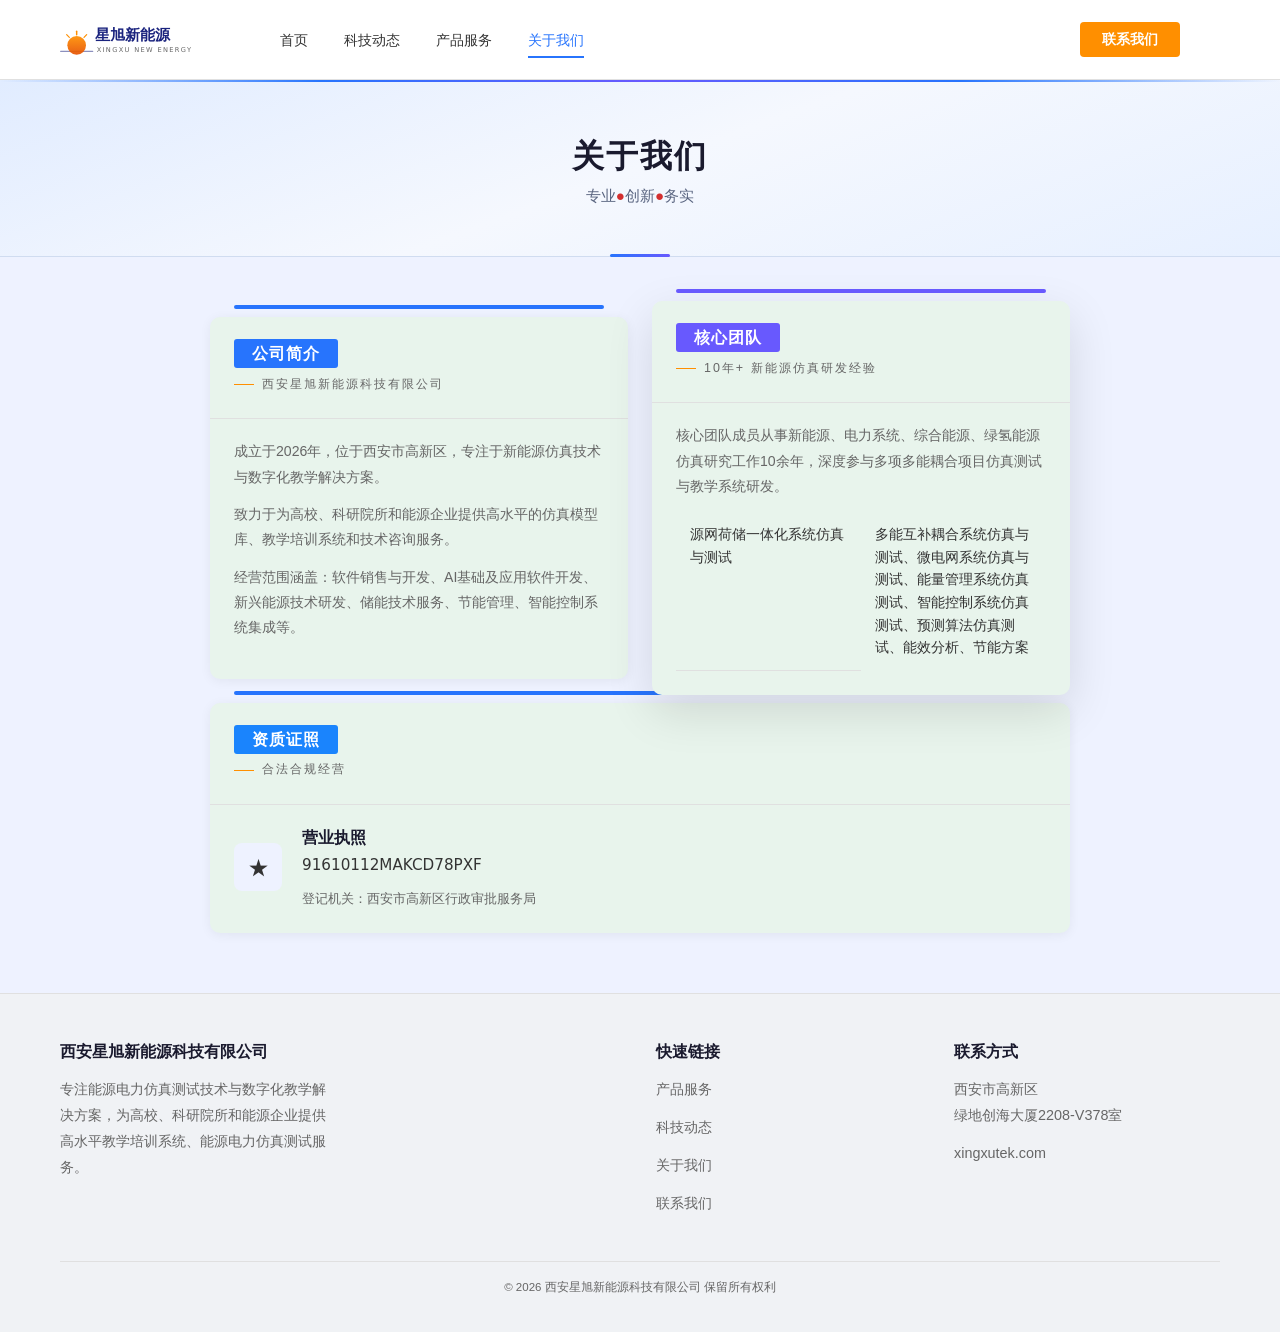
==== commit 5c341d6e: "fix: 核心团队内容改为两列展示" ====
--- a/about.html
+++ b/about.html
@@ -61,7 +61,7 @@
         </div>
         <div class="product-card-body">
           <p style="font-size: 0.88rem; line-height: 1.8;">核心团队成员从事新能源、电力系统、综合能源、绿氢能源仿真研究工作10余年，深度参与多项多能耦合项目仿真测试与教学系统研发。</p>
-          <div class="product-list" style="margin-top: 12px;">
+          <div style="display: grid; grid-template-columns: 1fr 1fr; gap: 0; margin-top: 12px;">
             <div class="product-item">源网荷储一体化系统仿真与测试</div>
             <div class="product-item">多能互补耦合系统仿真与测试、微电网系统仿真与测试、能量管理系统仿真测试、智能控制系统仿真测试、预测算法仿真测试、能效分析、节能方案</div>
           </div>
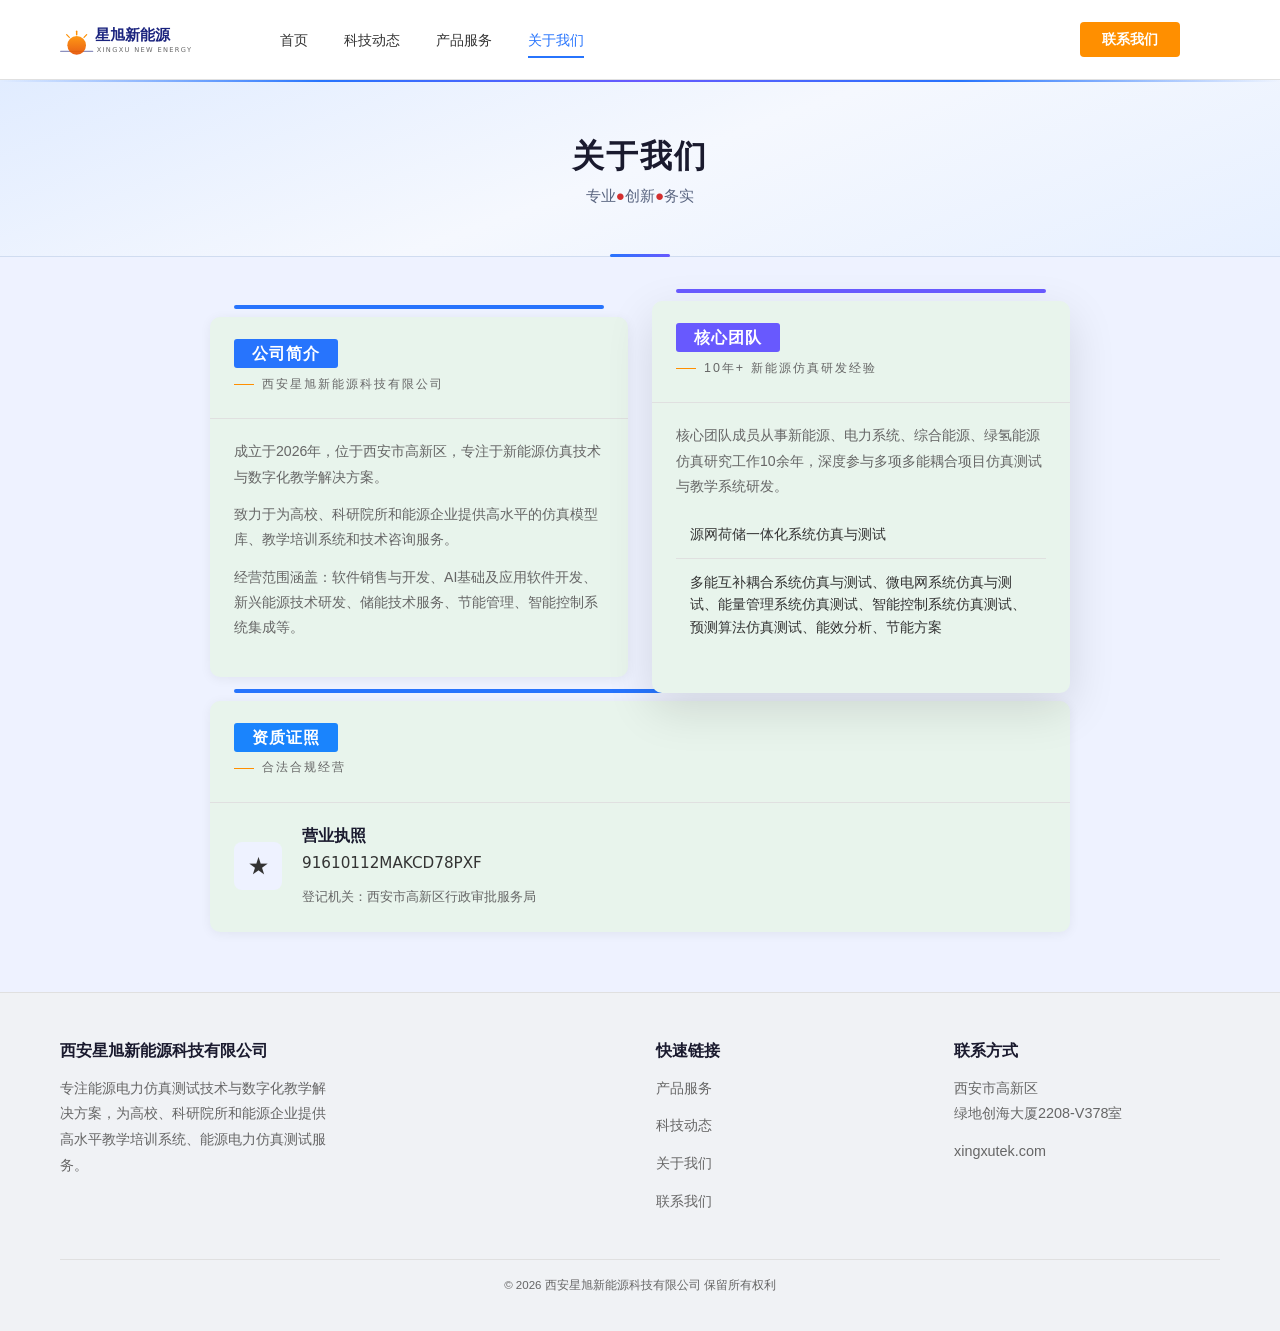
==== commit 7d060aa2: "fix: 核心团队恢复单列展示" ====
--- a/about.html
+++ b/about.html
@@ -61,7 +61,7 @@
         </div>
         <div class="product-card-body">
           <p style="font-size: 0.88rem; line-height: 1.8;">核心团队成员从事新能源、电力系统、综合能源、绿氢能源仿真研究工作10余年，深度参与多项多能耦合项目仿真测试与教学系统研发。</p>
-          <div style="display: grid; grid-template-columns: 1fr 1fr; gap: 0; margin-top: 12px;">
+          <div class="product-list" style="margin-top: 12px;">
             <div class="product-item">源网荷储一体化系统仿真与测试</div>
             <div class="product-item">多能互补耦合系统仿真与测试、微电网系统仿真与测试、能量管理系统仿真测试、智能控制系统仿真测试、预测算法仿真测试、能效分析、节能方案</div>
           </div>
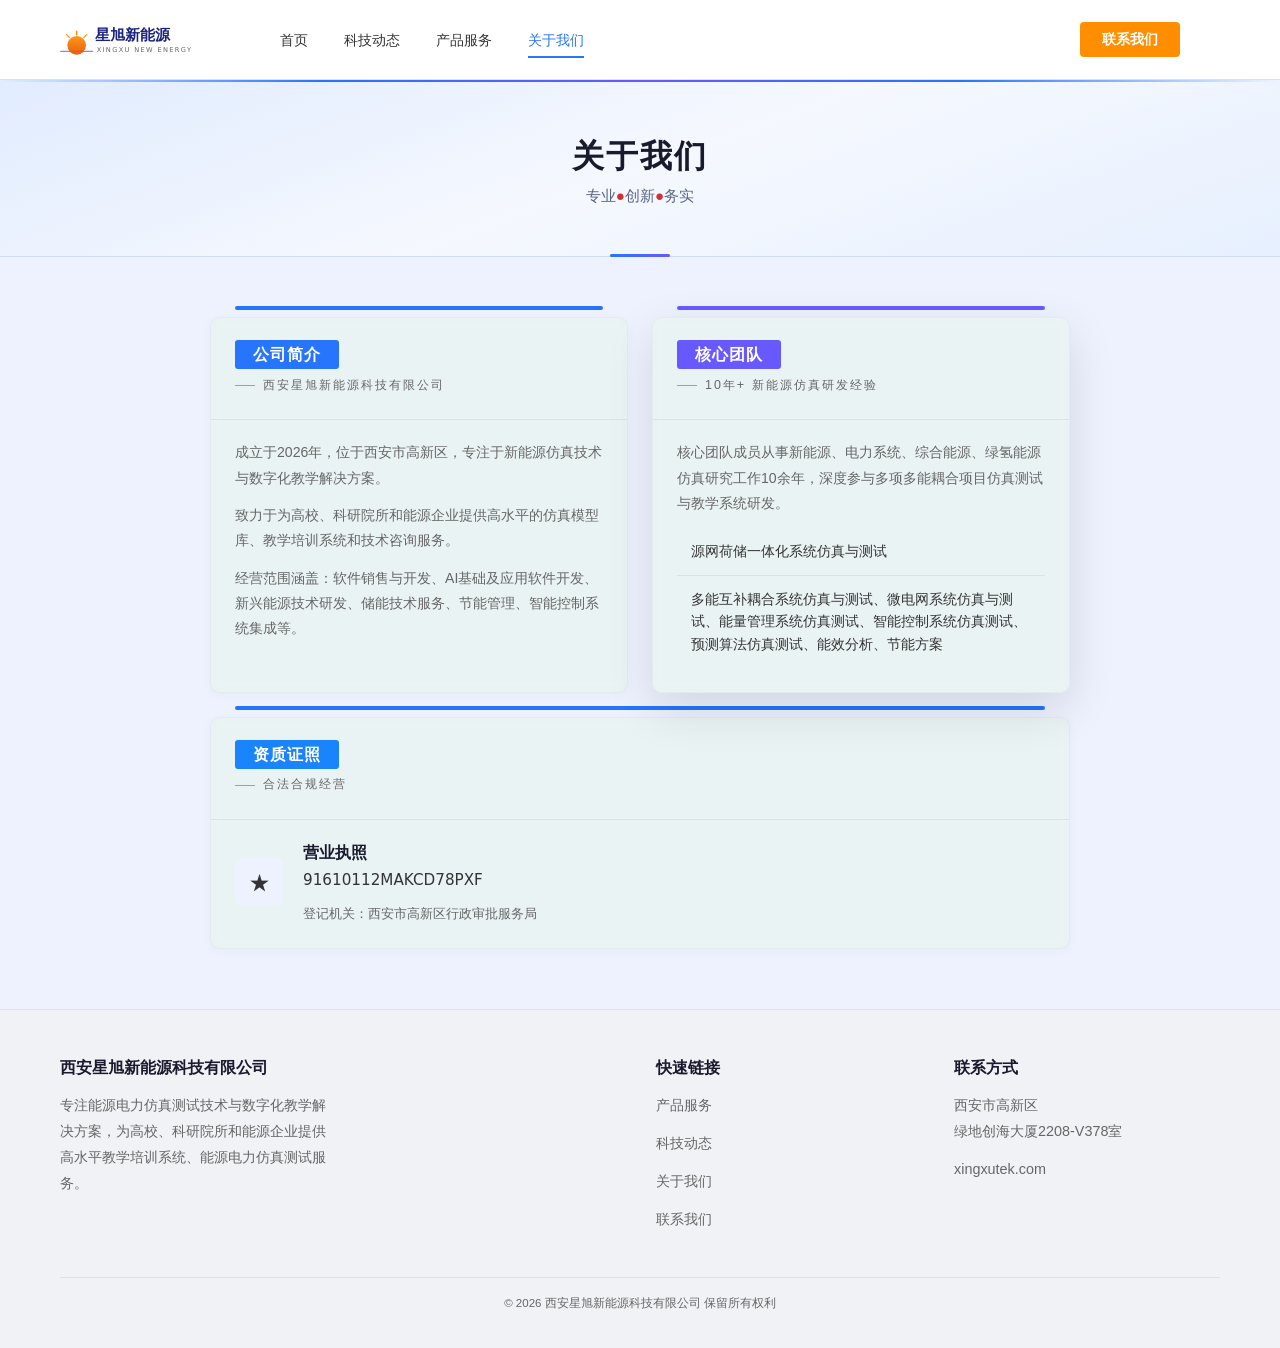
==== commit 59b6bd46: "fix: 关于我们两个卡片等高对齐" ====
--- a/about.html
+++ b/about.html
@@ -41,7 +41,7 @@
     <div class="news-grid" style="grid-template-columns: 1fr 1fr;">
 
       <!-- 公司简介 -->
-      <div class="news-col">
+      <div class="news-col" style="margin:0;">
         <div class="news-col-header">
           <span class="news-tag t1">公司简介</span>
           <p class="news-subtitle">西安星旭新能源科技有限公司</p>
@@ -54,7 +54,7 @@
       </div>
 
       <!-- 核心团队 -->
-      <div class="news-col">
+      <div class="news-col" style="margin:0;">
         <div class="news-col-header">
           <span class="news-tag t2">核心团队</span>
           <p class="news-subtitle">10年+ 新能源仿真研发经验</p>
--- a/css/style.css
+++ b/css/style.css
@@ -90,11 +90,13 @@
 /* === 场景卡片 === */
 .scene-cards { display: grid; grid-template-columns: repeat(3, 1fr); gap: 24px; }
 .scene-card {
-  background: var(--color-white);
+  background: rgba(255,255,255,0.65);
+  backdrop-filter: blur(8px);
+  border: 1px solid rgba(0,0,0,0.04);
   border-radius: var(--radius-md);
   padding: 32px 24px;
   text-align: center;
-  transition: transform var(--transition-smooth), box-shadow var(--transition-smooth);
+  transition: transform var(--transition-smooth), box-shadow var(--transition-smooth), background var(--transition-smooth);
   position: relative;
   overflow: hidden;
 }
@@ -107,7 +109,7 @@
 .scene-card.s1::before { background: var(--color-primary); }
 .scene-card.s2::before { background: var(--color-accent); }
 .scene-card.s3::before { background: var(--color-primary-light); }
-.scene-card:hover { transform: translateY(-6px); box-shadow: var(--shadow-md); }
+.scene-card:hover { transform: translateY(-6px); box-shadow: var(--shadow-md); background: rgba(255,255,255,0.85); }
 .scene-icon { font-size: 2.2rem; margin-bottom: 12px; }
 
 /* === 数据亮点区 === */
@@ -338,17 +340,20 @@
 }
 
 .card {
-  background: var(--color-white);
+  background: rgba(255,255,255,0.65);
+  backdrop-filter: blur(8px);
   border-radius: 8px;
+  border: 1px solid rgba(0,0,0,0.04);
   padding: 32px 24px;
   text-align: center;
-  box-shadow: 0 2px 12px rgba(0,0,0,0.06);
-  transition: transform 0.2s, box-shadow 0.2s;
+  box-shadow: 0 2px 16px rgba(0,0,0,0.04);
+  transition: transform 0.2s, box-shadow 0.2s, background 0.2s;
 }
 
 .card:hover {
   transform: translateY(-4px);
   box-shadow: 0 8px 24px rgba(0,0,0,0.1);
+  background: rgba(255,255,255,0.85);
 }
 
 .card-icon {
@@ -483,18 +488,21 @@
 
 /* === 白底卡片 === */
 .card-white {
-  background: var(--color-white);
+  background: rgba(255,255,255,0.65);
+  backdrop-filter: blur(8px);
+  border: 1px solid rgba(0,0,0,0.04);
   border-radius: var(--radius-md);
   padding: 40px;
   margin-bottom: 32px;
-  box-shadow: var(--shadow-sm);
+  box-shadow: 0 2px 12px rgba(0,0,0,0.03);
   border-left: 4px solid var(--color-border);
-  transition: border-color var(--transition-smooth), box-shadow var(--transition-smooth), transform var(--transition-smooth);
+  transition: border-color var(--transition-smooth), box-shadow var(--transition-smooth), transform var(--transition-smooth), background var(--transition-smooth);
 }
 .card-white:hover {
   border-left-color: #2774fd;
   box-shadow: var(--shadow-md);
   transform: translateY(-2px);
+  background: rgba(255,255,255,0.85);
 }
 .card-white h2 { margin-bottom: 20px; }
 
@@ -594,11 +602,13 @@
 }
 
 .news-col {
-  background: #e8f4ec;
+  background: rgba(232,244,236,0.55);
+  backdrop-filter: blur(6px);
+  border: 1px solid rgba(0,0,0,0.03);
   border-radius: var(--radius-md);
   overflow: visible;
-  box-shadow: var(--shadow-sm);
-  transition: transform var(--transition-smooth), box-shadow var(--transition-smooth);
+  box-shadow: 0 2px 12px rgba(0,0,0,0.03);
+  transition: transform var(--transition-smooth), box-shadow var(--transition-smooth), background var(--transition-smooth);
   position: relative;
 }
 .news-col::before {
@@ -754,7 +764,7 @@
   transition: background var(--transition-fast);
 }
 .product-item:last-child { border-bottom: none; }
-.product-item:hover { background: #f2faf6; }
+.product-item:hover { background: rgba(255,255,255,0.5); }
 .product-item strong { color: #1a1a2e; font-size: 0.9rem; }
 .product-item small { color: var(--color-text-light); font-size: 0.78rem; }
 
